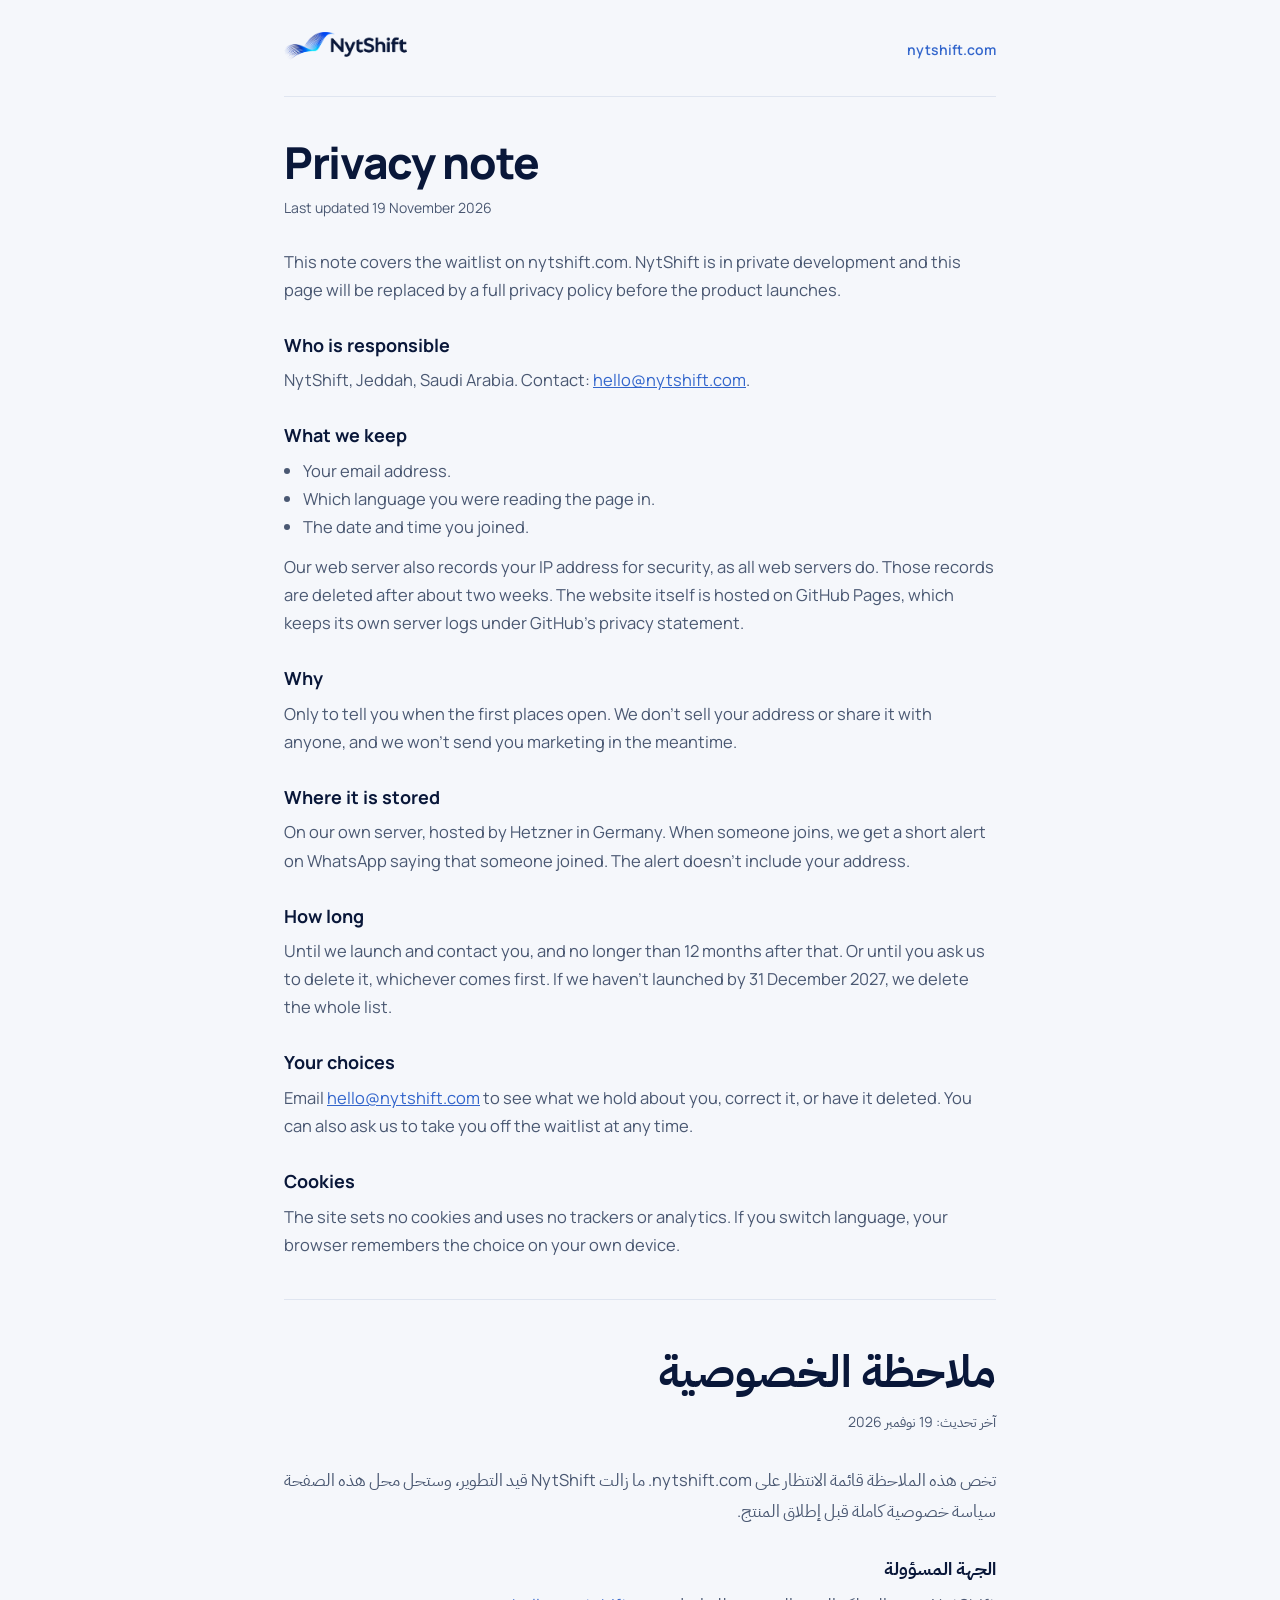
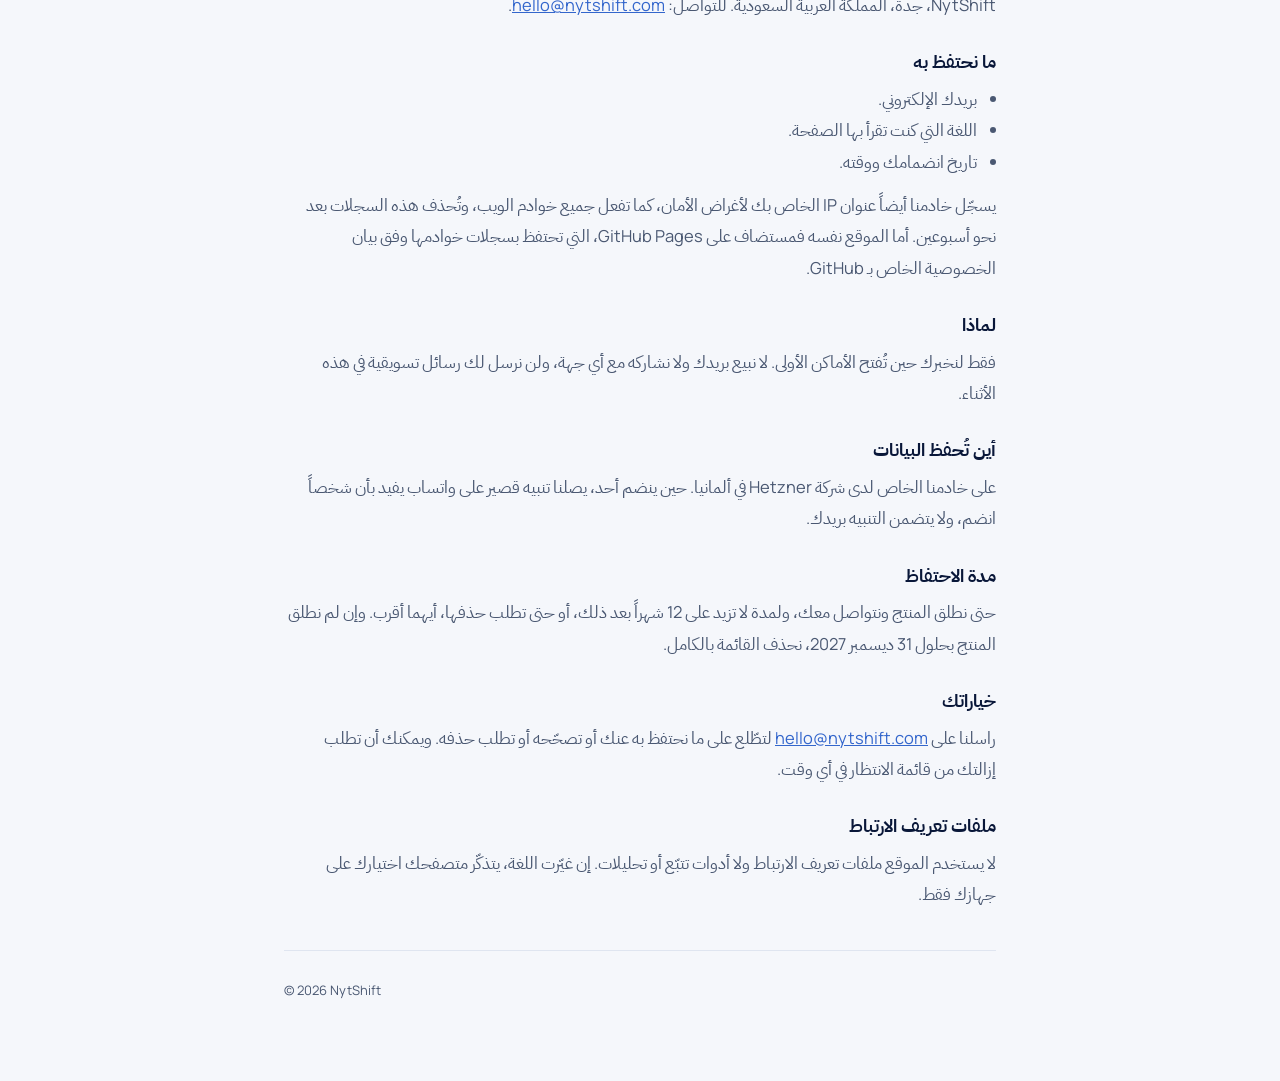
==== privacy/index.html @ f8a0ca88 "New bilingual (EN/AR) site: AI workforce / Agentic as a Service, waitlist, privacy note. Old site ke" ====
<!doctype html>
<html lang="en" dir="ltr">
<head>
<meta charset="utf-8">
<meta name="viewport" content="width=device-width,initial-scale=1,viewport-fit=cover">
<title>Privacy note | NytShift</title>
<meta name="robots" content="index,follow">
<link rel="icon" type="image/png" sizes="32x32" href="/assets/favicon-32.png">
<link rel="icon" href="/assets/favicon.ico" sizes="any">
<link rel="apple-touch-icon" href="/assets/apple-touch-icon.png">
<meta name="theme-color" content="#F5F7FB">
<link rel="canonical" href="https://nytshift.com/privacy/">
<link rel="stylesheet" href="/assets/v2/fonts.css">
<style>
:root{--navy:#091739;--royal:#3366CC;--ice:#F5F7FB;--muted:#4A5872;--line:#DFE5F0}
*{box-sizing:border-box;margin:0}
body{background:var(--ice);color:var(--navy);font-family:Manrope,"IBM Plex Sans Arabic",system-ui,sans-serif;line-height:1.7;-webkit-font-smoothing:antialiased}
.wrap{max-width:760px;margin:0 auto;padding:32px 24px 80px}
header{display:flex;justify-content:space-between;align-items:center;padding-block-end:28px;border-block-end:1px solid var(--line)}
header img{height:28px;width:auto}
header a.home{font-size:14px;font-weight:600;color:var(--royal);text-decoration:none}
section{padding-block:40px;border-block-end:1px solid var(--line)}
h1{font-size:clamp(30px,5vw,44px);line-height:1.15;letter-spacing:-.03em;font-weight:800;margin-block-end:8px}
.date{font-size:14px;color:var(--muted);margin-block-end:28px}
h2{font-size:18px;font-weight:700;margin-block:26px 6px}
p,li{font-size:16.5px;color:var(--muted)}
ul{padding-inline-start:1.2em;margin-block-end:12px}
a{color:var(--royal)}
[dir=rtl] h1{letter-spacing:0;line-height:1.4;font-weight:700}
[dir=rtl] p,[dir=rtl] li{line-height:1.9}
footer{padding-block-start:28px;font-size:13px;color:var(--muted)}
</style>
</head>
<body>
<div class="wrap">
<header>
  <a href="/"><img src="/assets/v2/logo.png" alt="NytShift" width="1200" height="274"></a>
  <a class="home" href="/">nytshift.com</a>
</header>

<section>
  <h1>Privacy note</h1>
  <p class="date">Last updated 19 November 2026</p>
  <p>This note covers the waitlist on nytshift.com. NytShift is in private development and this page will be replaced by a full privacy policy before the product launches.</p>

  <h2>Who is responsible</h2>
  <p>NytShift, Jeddah, Saudi Arabia. Contact: <a href="mailto:hello@nytshift.com">hello@nytshift.com</a>.</p>

  <h2>What we keep</h2>
  <ul>
    <li>Your email address.</li>
    <li>Which language you were reading the page in.</li>
    <li>The date and time you joined.</li>
  </ul>
  <p>Our web server also records your IP address for security, as all web servers do. Those records are deleted after about two weeks. The website itself is hosted on GitHub Pages, which keeps its own server logs under GitHub's privacy statement.</p>

  <h2>Why</h2>
  <p>Only to tell you when the first places open. We don't sell your address or share it with anyone, and we won't send you marketing in the meantime.</p>

  <h2>Where it is stored</h2>
  <p>On our own server, hosted by Hetzner in Germany. When someone joins, we get a short alert on WhatsApp saying that someone joined. The alert doesn't include your address.</p>

  <h2>How long</h2>
  <p>Until we launch and contact you, and no longer than 12 months after that. Or until you ask us to delete it, whichever comes first. If we haven't launched by 31 December 2027, we delete the whole list.</p>

  <h2>Your choices</h2>
  <p>Email <a href="mailto:hello@nytshift.com">hello@nytshift.com</a> to see what we hold about you, correct it, or have it deleted. You can also ask us to take you off the waitlist at any time.</p>

  <h2>Cookies</h2>
  <p>The site sets no cookies and uses no trackers or analytics. If you switch language, your browser remembers the choice on your own device.</p>
</section>

<section dir="rtl" lang="ar" id="ar">
  <h1>ملاحظة الخصوصية</h1>
  <p class="date">آخر تحديث: 19 نوفمبر 2026</p>
  <p>تخص هذه الملاحظة قائمة الانتظار على nytshift.com. ما زالت NytShift قيد التطوير، وستحل محل هذه الصفحة سياسة خصوصية كاملة قبل إطلاق المنتج.</p>

  <h2>الجهة المسؤولة</h2>
  <p>NytShift، جدة، المملكة العربية السعودية. للتواصل: <a href="mailto:hello@nytshift.com">hello@nytshift.com</a>.</p>

  <h2>ما نحتفظ به</h2>
  <ul>
    <li>بريدك الإلكتروني.</li>
    <li>اللغة التي كنت تقرأ بها الصفحة.</li>
    <li>تاريخ انضمامك ووقته.</li>
  </ul>
  <p>يسجّل خادمنا أيضاً عنوان IP الخاص بك لأغراض الأمان، كما تفعل جميع خوادم الويب، وتُحذف هذه السجلات بعد نحو أسبوعين. أما الموقع نفسه فمستضاف على GitHub Pages، التي تحتفظ بسجلات خوادمها وفق بيان الخصوصية الخاص بـ GitHub.</p>

  <h2>لماذا</h2>
  <p>فقط لنخبرك حين تُفتح الأماكن الأولى. لا نبيع بريدك ولا نشاركه مع أي جهة، ولن نرسل لك رسائل تسويقية في هذه الأثناء.</p>

  <h2>أين تُحفظ البيانات</h2>
  <p>على خادمنا الخاص لدى شركة Hetzner في ألمانيا. حين ينضم أحد، يصلنا تنبيه قصير على واتساب يفيد بأن شخصاً انضم، ولا يتضمن التنبيه بريدك.</p>

  <h2>مدة الاحتفاظ</h2>
  <p>حتى نطلق المنتج ونتواصل معك، ولمدة لا تزيد على 12 شهراً بعد ذلك، أو حتى تطلب حذفها، أيهما أقرب. وإن لم نطلق المنتج بحلول 31 ديسمبر 2027، نحذف القائمة بالكامل.</p>

  <h2>خياراتك</h2>
  <p>راسلنا على <a href="mailto:hello@nytshift.com">hello@nytshift.com</a> لتطّلع على ما نحتفظ به عنك أو تصحّحه أو تطلب حذفه. ويمكنك أن تطلب إزالتك من قائمة الانتظار في أي وقت.</p>

  <h2>ملفات تعريف الارتباط</h2>
  <p>لا يستخدم الموقع ملفات تعريف الارتباط ولا أدوات تتبّع أو تحليلات. إن غيّرت اللغة، يتذكّر متصفحك اختيارك على جهازك فقط.</p>
</section>

<footer>© 2026 NytShift</footer>
</div>
</body>
</html>
---- assets/v2/fonts.css ----
/* arabic */
@font-face {
  font-family: 'IBM Plex Sans Arabic';
  font-style: normal;
  font-weight: 400;
  font-display: swap;
  src: url(fonts/IBMPlexSansArabic-400-arabic.woff2) format('woff2');
  unicode-range: U+0600-06FF, U+0750-077F, U+0870-0891, U+0897-08E1, U+08E3-08FF, U+200C-200E, U+2010-2011, U+204F, U+2E41, U+FB50-FDFF, U+FE70-FE74, U+FE76-FEFC, U+102E0-102FB, U+10E60-10E7E, U+10EC2-10EC7, U+10EC9-10EEE, U+10EF0-10EFF, U+1EE00-1EE03, U+1EE05-1EE1F, U+1EE21-1EE22, U+1EE24, U+1EE27, U+1EE29-1EE32, U+1EE34-1EE37, U+1EE39, U+1EE3B, U+1EE42, U+1EE47, U+1EE49, U+1EE4B, U+1EE4D-1EE4F, U+1EE51-1EE52, U+1EE54, U+1EE57, U+1EE59, U+1EE5B, U+1EE5D, U+1EE5F, U+1EE61-1EE62, U+1EE64, U+1EE67-1EE6A, U+1EE6C-1EE72, U+1EE74-1EE77, U+1EE79-1EE7C, U+1EE7E, U+1EE80-1EE89, U+1EE8B-1EE9B, U+1EEA1-1EEA3, U+1EEA5-1EEA9, U+1EEAB-1EEBB, U+1EEF0-1EEF1;
}
/* latin-ext */
@font-face {
  font-family: 'IBM Plex Sans Arabic';
  font-style: normal;
  font-weight: 400;
  font-display: swap;
  src: url(fonts/IBMPlexSansArabic-400-latin-ext.woff2) format('woff2');
  unicode-range: U+0100-02BA, U+02BD-02C5, U+02C7-02CC, U+02CE-02D7, U+02DD-02FF, U+0304, U+0308, U+0329, U+1D00-1DBF, U+1E00-1E9F, U+1EF2-1EFF, U+2020, U+20A0-20AB, U+20AD-20C4, U+2113, U+2C60-2C7F, U+A720-A7FF;
}
/* latin */
@font-face {
  font-family: 'IBM Plex Sans Arabic';
  font-style: normal;
  font-weight: 400;
  font-display: swap;
  src: url(fonts/IBMPlexSansArabic-400-latin.woff2) format('woff2');
  unicode-range: U+0000-00FF, U+0131, U+0152-0153, U+02BB-02BC, U+02C6, U+02DA, U+02DC, U+0304, U+0308, U+0329, U+2000-206F, U+20AC, U+2122, U+2191, U+2193, U+2212, U+2215, U+FEFF, U+FFFD;
}
/* arabic */
@font-face {
  font-family: 'IBM Plex Sans Arabic';
  font-style: normal;
  font-weight: 500;
  font-display: swap;
  src: url(fonts/IBMPlexSansArabic-500-arabic.woff2) format('woff2');
  unicode-range: U+0600-06FF, U+0750-077F, U+0870-0891, U+0897-08E1, U+08E3-08FF, U+200C-200E, U+2010-2011, U+204F, U+2E41, U+FB50-FDFF, U+FE70-FE74, U+FE76-FEFC, U+102E0-102FB, U+10E60-10E7E, U+10EC2-10EC7, U+10EC9-10EEE, U+10EF0-10EFF, U+1EE00-1EE03, U+1EE05-1EE1F, U+1EE21-1EE22, U+1EE24, U+1EE27, U+1EE29-1EE32, U+1EE34-1EE37, U+1EE39, U+1EE3B, U+1EE42, U+1EE47, U+1EE49, U+1EE4B, U+1EE4D-1EE4F, U+1EE51-1EE52, U+1EE54, U+1EE57, U+1EE59, U+1EE5B, U+1EE5D, U+1EE5F, U+1EE61-1EE62, U+1EE64, U+1EE67-1EE6A, U+1EE6C-1EE72, U+1EE74-1EE77, U+1EE79-1EE7C, U+1EE7E, U+1EE80-1EE89, U+1EE8B-1EE9B, U+1EEA1-1EEA3, U+1EEA5-1EEA9, U+1EEAB-1EEBB, U+1EEF0-1EEF1;
}
/* latin-ext */
@font-face {
  font-family: 'IBM Plex Sans Arabic';
  font-style: normal;
  font-weight: 500;
  font-display: swap;
  src: url(fonts/IBMPlexSansArabic-500-latin-ext.woff2) format('woff2');
  unicode-range: U+0100-02BA, U+02BD-02C5, U+02C7-02CC, U+02CE-02D7, U+02DD-02FF, U+0304, U+0308, U+0329, U+1D00-1DBF, U+1E00-1E9F, U+1EF2-1EFF, U+2020, U+20A0-20AB, U+20AD-20C4, U+2113, U+2C60-2C7F, U+A720-A7FF;
}
/* latin */
@font-face {
  font-family: 'IBM Plex Sans Arabic';
  font-style: normal;
  font-weight: 500;
  font-display: swap;
  src: url(fonts/IBMPlexSansArabic-500-latin.woff2) format('woff2');
  unicode-range: U+0000-00FF, U+0131, U+0152-0153, U+02BB-02BC, U+02C6, U+02DA, U+02DC, U+0304, U+0308, U+0329, U+2000-206F, U+20AC, U+2122, U+2191, U+2193, U+2212, U+2215, U+FEFF, U+FFFD;
}
/* arabic */
@font-face {
  font-family: 'IBM Plex Sans Arabic';
  font-style: normal;
  font-weight: 600;
  font-display: swap;
  src: url(fonts/IBMPlexSansArabic-600-arabic.woff2) format('woff2');
  unicode-range: U+0600-06FF, U+0750-077F, U+0870-0891, U+0897-08E1, U+08E3-08FF, U+200C-200E, U+2010-2011, U+204F, U+2E41, U+FB50-FDFF, U+FE70-FE74, U+FE76-FEFC, U+102E0-102FB, U+10E60-10E7E, U+10EC2-10EC7, U+10EC9-10EEE, U+10EF0-10EFF, U+1EE00-1EE03, U+1EE05-1EE1F, U+1EE21-1EE22, U+1EE24, U+1EE27, U+1EE29-1EE32, U+1EE34-1EE37, U+1EE39, U+1EE3B, U+1EE42, U+1EE47, U+1EE49, U+1EE4B, U+1EE4D-1EE4F, U+1EE51-1EE52, U+1EE54, U+1EE57, U+1EE59, U+1EE5B, U+1EE5D, U+1EE5F, U+1EE61-1EE62, U+1EE64, U+1EE67-1EE6A, U+1EE6C-1EE72, U+1EE74-1EE77, U+1EE79-1EE7C, U+1EE7E, U+1EE80-1EE89, U+1EE8B-1EE9B, U+1EEA1-1EEA3, U+1EEA5-1EEA9, U+1EEAB-1EEBB, U+1EEF0-1EEF1;
}
/* latin-ext */
@font-face {
  font-family: 'IBM Plex Sans Arabic';
  font-style: normal;
  font-weight: 600;
  font-display: swap;
  src: url(fonts/IBMPlexSansArabic-600-latin-ext.woff2) format('woff2');
  unicode-range: U+0100-02BA, U+02BD-02C5, U+02C7-02CC, U+02CE-02D7, U+02DD-02FF, U+0304, U+0308, U+0329, U+1D00-1DBF, U+1E00-1E9F, U+1EF2-1EFF, U+2020, U+20A0-20AB, U+20AD-20C4, U+2113, U+2C60-2C7F, U+A720-A7FF;
}
/* latin */
@font-face {
  font-family: 'IBM Plex Sans Arabic';
  font-style: normal;
  font-weight: 600;
  font-display: swap;
  src: url(fonts/IBMPlexSansArabic-600-latin.woff2) format('woff2');
  unicode-range: U+0000-00FF, U+0131, U+0152-0153, U+02BB-02BC, U+02C6, U+02DA, U+02DC, U+0304, U+0308, U+0329, U+2000-206F, U+20AC, U+2122, U+2191, U+2193, U+2212, U+2215, U+FEFF, U+FFFD;
}
/* arabic */
@font-face {
  font-family: 'IBM Plex Sans Arabic';
  font-style: normal;
  font-weight: 700;
  font-display: swap;
  src: url(fonts/IBMPlexSansArabic-700-arabic.woff2) format('woff2');
  unicode-range: U+0600-06FF, U+0750-077F, U+0870-0891, U+0897-08E1, U+08E3-08FF, U+200C-200E, U+2010-2011, U+204F, U+2E41, U+FB50-FDFF, U+FE70-FE74, U+FE76-FEFC, U+102E0-102FB, U+10E60-10E7E, U+10EC2-10EC7, U+10EC9-10EEE, U+10EF0-10EFF, U+1EE00-1EE03, U+1EE05-1EE1F, U+1EE21-1EE22, U+1EE24, U+1EE27, U+1EE29-1EE32, U+1EE34-1EE37, U+1EE39, U+1EE3B, U+1EE42, U+1EE47, U+1EE49, U+1EE4B, U+1EE4D-1EE4F, U+1EE51-1EE52, U+1EE54, U+1EE57, U+1EE59, U+1EE5B, U+1EE5D, U+1EE5F, U+1EE61-1EE62, U+1EE64, U+1EE67-1EE6A, U+1EE6C-1EE72, U+1EE74-1EE77, U+1EE79-1EE7C, U+1EE7E, U+1EE80-1EE89, U+1EE8B-1EE9B, U+1EEA1-1EEA3, U+1EEA5-1EEA9, U+1EEAB-1EEBB, U+1EEF0-1EEF1;
}
/* latin-ext */
@font-face {
  font-family: 'IBM Plex Sans Arabic';
  font-style: normal;
  font-weight: 700;
  font-display: swap;
  src: url(fonts/IBMPlexSansArabic-700-latin-ext.woff2) format('woff2');
  unicode-range: U+0100-02BA, U+02BD-02C5, U+02C7-02CC, U+02CE-02D7, U+02DD-02FF, U+0304, U+0308, U+0329, U+1D00-1DBF, U+1E00-1E9F, U+1EF2-1EFF, U+2020, U+20A0-20AB, U+20AD-20C4, U+2113, U+2C60-2C7F, U+A720-A7FF;
}
/* latin */
@font-face {
  font-family: 'IBM Plex Sans Arabic';
  font-style: normal;
  font-weight: 700;
  font-display: swap;
  src: url(fonts/IBMPlexSansArabic-700-latin.woff2) format('woff2');
  unicode-range: U+0000-00FF, U+0131, U+0152-0153, U+02BB-02BC, U+02C6, U+02DA, U+02DC, U+0304, U+0308, U+0329, U+2000-206F, U+20AC, U+2122, U+2191, U+2193, U+2212, U+2215, U+FEFF, U+FFFD;
}
/* latin-ext */
@font-face {
  font-family: 'JetBrains Mono';
  font-style: normal;
  font-weight: 400;
  font-display: swap;
  src: url(fonts/JetBrainsMono-400-latin-ext.woff2) format('woff2');
  unicode-range: U+0100-02BA, U+02BD-02C5, U+02C7-02CC, U+02CE-02D7, U+02DD-02FF, U+0304, U+0308, U+0329, U+1D00-1DBF, U+1E00-1E9F, U+1EF2-1EFF, U+2020, U+20A0-20AB, U+20AD-20C4, U+2113, U+2C60-2C7F, U+A720-A7FF;
}
/* latin */
@font-face {
  font-family: 'JetBrains Mono';
  font-style: normal;
  font-weight: 400;
  font-display: swap;
  src: url(fonts/JetBrainsMono-400-latin.woff2) format('woff2');
  unicode-range: U+0000-00FF, U+0131, U+0152-0153, U+02BB-02BC, U+02C6, U+02DA, U+02DC, U+0304, U+0308, U+0329, U+2000-206F, U+20AC, U+2122, U+2191, U+2193, U+2212, U+2215, U+FEFF, U+FFFD;
}
/* latin-ext */
@font-face {
  font-family: 'JetBrains Mono';
  font-style: normal;
  font-weight: 500;
  font-display: swap;
  src: url(fonts/JetBrainsMono-500-latin-ext.woff2) format('woff2');
  unicode-range: U+0100-02BA, U+02BD-02C5, U+02C7-02CC, U+02CE-02D7, U+02DD-02FF, U+0304, U+0308, U+0329, U+1D00-1DBF, U+1E00-1E9F, U+1EF2-1EFF, U+2020, U+20A0-20AB, U+20AD-20C4, U+2113, U+2C60-2C7F, U+A720-A7FF;
}
/* latin */
@font-face {
  font-family: 'JetBrains Mono';
  font-style: normal;
  font-weight: 500;
  font-display: swap;
  src: url(fonts/JetBrainsMono-500-latin.woff2) format('woff2');
  unicode-range: U+0000-00FF, U+0131, U+0152-0153, U+02BB-02BC, U+02C6, U+02DA, U+02DC, U+0304, U+0308, U+0329, U+2000-206F, U+20AC, U+2122, U+2191, U+2193, U+2212, U+2215, U+FEFF, U+FFFD;
}
/* latin-ext */
@font-face {
  font-family: 'Manrope';
  font-style: normal;
  font-weight: 400 800;
  font-display: swap;
  src: url(fonts/Manrope-400-800-latin-ext.woff2) format('woff2');
  unicode-range: U+0100-02BA, U+02BD-02C5, U+02C7-02CC, U+02CE-02D7, U+02DD-02FF, U+0304, U+0308, U+0329, U+1D00-1DBF, U+1E00-1E9F, U+1EF2-1EFF, U+2020, U+20A0-20AB, U+20AD-20C4, U+2113, U+2C60-2C7F, U+A720-A7FF;
}
/* latin */
@font-face {
  font-family: 'Manrope';
  font-style: normal;
  font-weight: 400 800;
  font-display: swap;
  src: url(fonts/Manrope-400-800-latin.woff2) format('woff2');
  unicode-range: U+0000-00FF, U+0131, U+0152-0153, U+02BB-02BC, U+02C6, U+02DA, U+02DC, U+0304, U+0308, U+0329, U+2000-206F, U+20AC, U+2122, U+2191, U+2193, U+2212, U+2215, U+FEFF, U+FFFD;
}
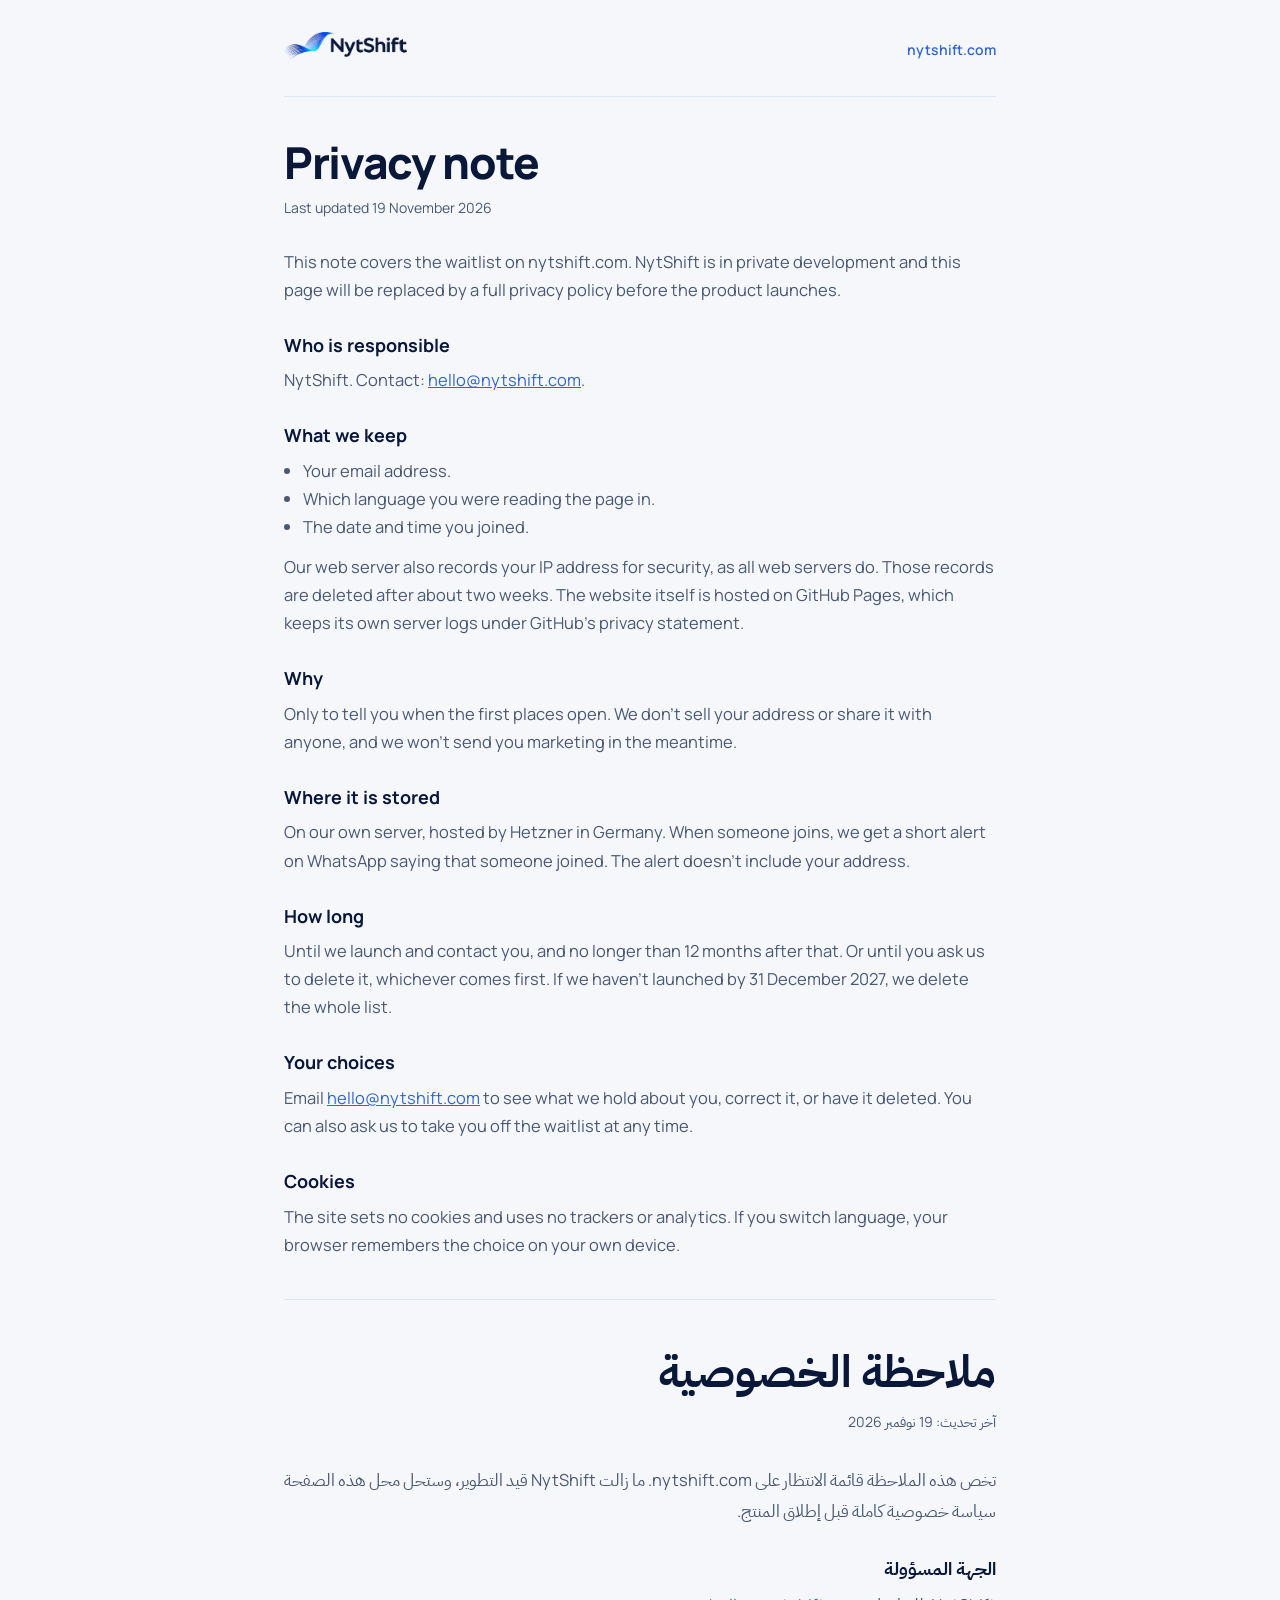
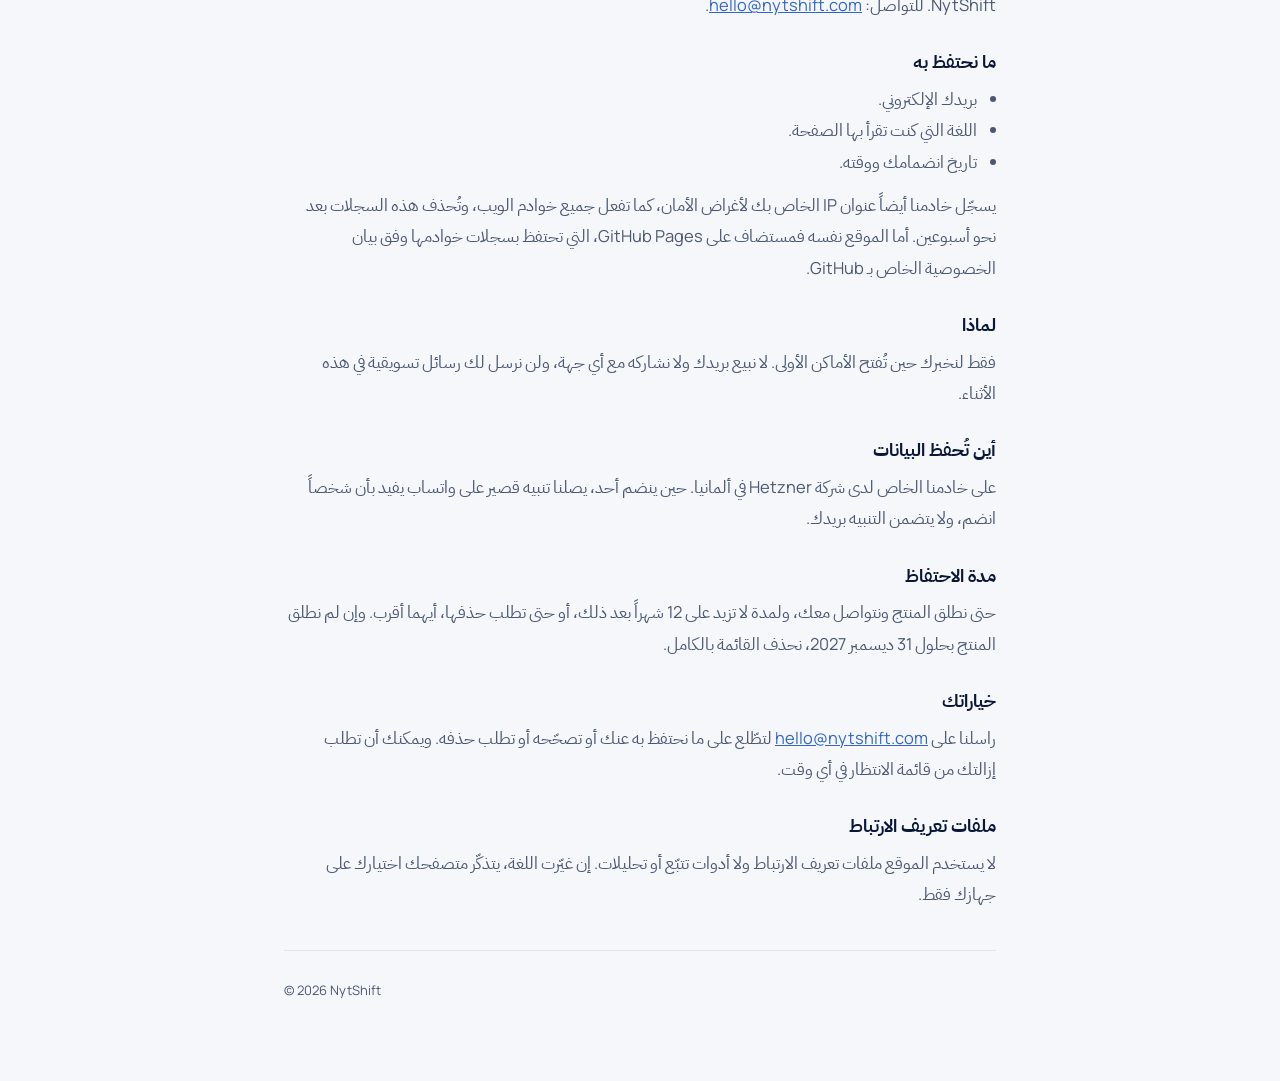
==== commit 12fc2279: "Remove 'In private development. Saudi Arabia and Lebanon first.' badge and Saudi/Jeddah references (" ====
--- a/privacy/index.html
+++ b/privacy/index.html
@@ -44,7 +44,7 @@
   <p>This note covers the waitlist on nytshift.com. NytShift is in private development and this page will be replaced by a full privacy policy before the product launches.</p>
 
   <h2>Who is responsible</h2>
-  <p>NytShift, Jeddah, Saudi Arabia. Contact: <a href="mailto:hello@nytshift.com">hello@nytshift.com</a>.</p>
+  <p>NytShift. Contact: <a href="mailto:hello@nytshift.com">hello@nytshift.com</a>.</p>
 
   <h2>What we keep</h2>
   <ul>
@@ -76,7 +76,7 @@
   <p>تخص هذه الملاحظة قائمة الانتظار على nytshift.com. ما زالت NytShift قيد التطوير، وستحل محل هذه الصفحة سياسة خصوصية كاملة قبل إطلاق المنتج.</p>
 
   <h2>الجهة المسؤولة</h2>
-  <p>NytShift، جدة، المملكة العربية السعودية. للتواصل: <a href="mailto:hello@nytshift.com">hello@nytshift.com</a>.</p>
+  <p>NytShift. للتواصل: <a href="mailto:hello@nytshift.com">hello@nytshift.com</a>.</p>
 
   <h2>ما نحتفظ به</h2>
   <ul>
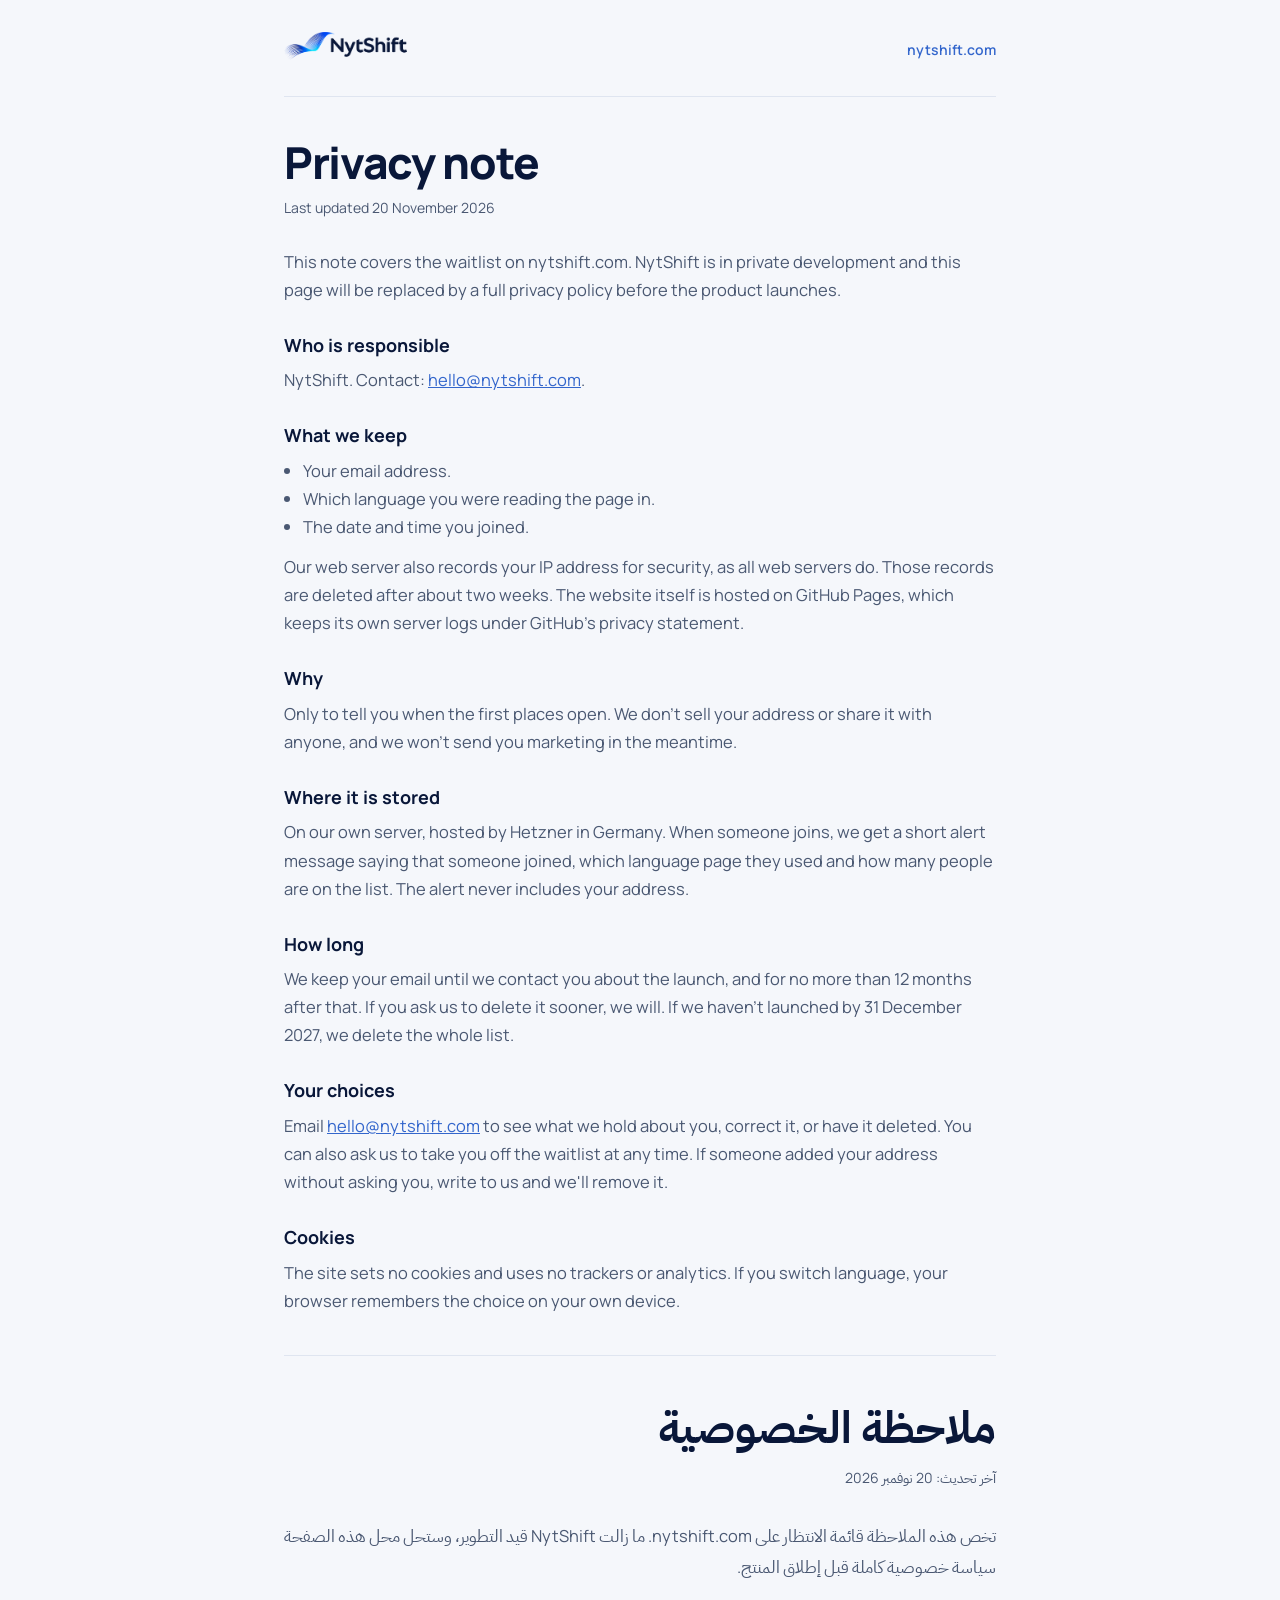
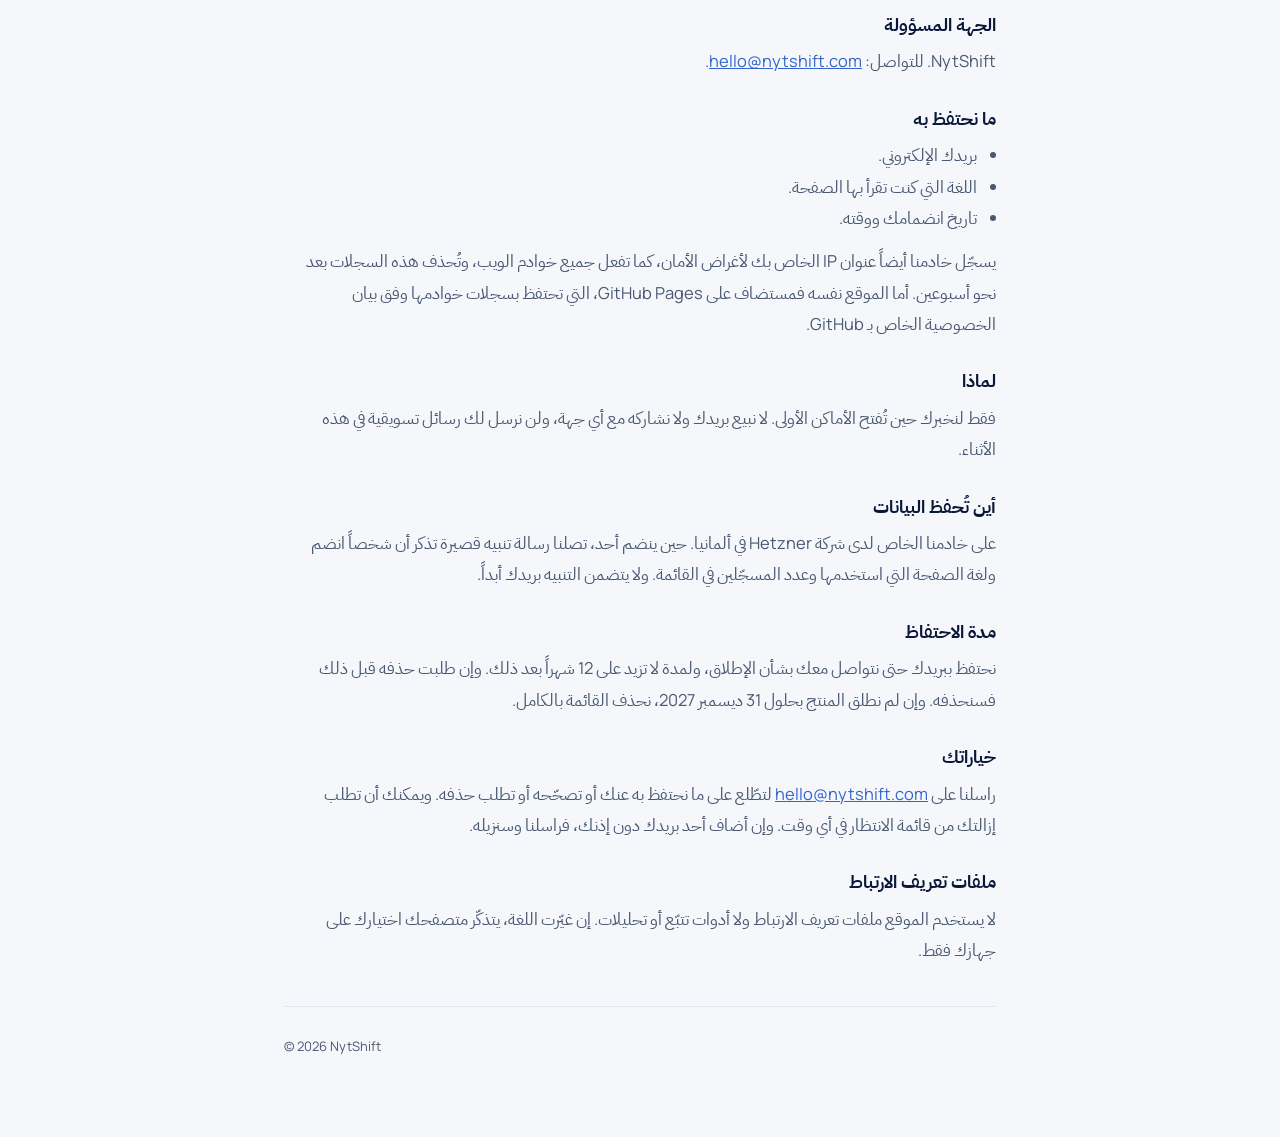
==== commit 1de44b2d: "Final copy (Ink, Proof-passed): no platform names, no 'boring', future tense, footer privacy link, p" ====
--- a/privacy/index.html
+++ b/privacy/index.html
@@ -40,7 +40,7 @@
 
 <section>
   <h1>Privacy note</h1>
-  <p class="date">Last updated 19 November 2026</p>
+  <p class="date">Last updated 20 November 2026</p>
   <p>This note covers the waitlist on nytshift.com. NytShift is in private development and this page will be replaced by a full privacy policy before the product launches.</p>
 
   <h2>Who is responsible</h2>
@@ -58,13 +58,13 @@
   <p>Only to tell you when the first places open. We don't sell your address or share it with anyone, and we won't send you marketing in the meantime.</p>
 
   <h2>Where it is stored</h2>
-  <p>On our own server, hosted by Hetzner in Germany. When someone joins, we get a short alert on WhatsApp saying that someone joined. The alert doesn't include your address.</p>
+  <p>On our own server, hosted by Hetzner in Germany. When someone joins, we get a short alert message saying that someone joined, which language page they used and how many people are on the list. The alert never includes your address.</p>
 
   <h2>How long</h2>
-  <p>Until we launch and contact you, and no longer than 12 months after that. Or until you ask us to delete it, whichever comes first. If we haven't launched by 31 December 2027, we delete the whole list.</p>
+  <p>We keep your email until we contact you about the launch, and for no more than 12 months after that. If you ask us to delete it sooner, we will. If we haven't launched by 31 December 2027, we delete the whole list.</p>
 
   <h2>Your choices</h2>
-  <p>Email <a href="mailto:hello@nytshift.com">hello@nytshift.com</a> to see what we hold about you, correct it, or have it deleted. You can also ask us to take you off the waitlist at any time.</p>
+  <p>Email <a href="mailto:hello@nytshift.com">hello@nytshift.com</a> to see what we hold about you, correct it, or have it deleted. You can also ask us to take you off the waitlist at any time. If someone added your address without asking you, write to us and we'll remove it.</p>
 
   <h2>Cookies</h2>
   <p>The site sets no cookies and uses no trackers or analytics. If you switch language, your browser remembers the choice on your own device.</p>
@@ -72,7 +72,7 @@
 
 <section dir="rtl" lang="ar" id="ar">
   <h1>ملاحظة الخصوصية</h1>
-  <p class="date">آخر تحديث: 19 نوفمبر 2026</p>
+  <p class="date">آخر تحديث: 20 نوفمبر 2026</p>
   <p>تخص هذه الملاحظة قائمة الانتظار على nytshift.com. ما زالت NytShift قيد التطوير، وستحل محل هذه الصفحة سياسة خصوصية كاملة قبل إطلاق المنتج.</p>
 
   <h2>الجهة المسؤولة</h2>
@@ -90,13 +90,13 @@
   <p>فقط لنخبرك حين تُفتح الأماكن الأولى. لا نبيع بريدك ولا نشاركه مع أي جهة، ولن نرسل لك رسائل تسويقية في هذه الأثناء.</p>
 
   <h2>أين تُحفظ البيانات</h2>
-  <p>على خادمنا الخاص لدى شركة Hetzner في ألمانيا. حين ينضم أحد، يصلنا تنبيه قصير على واتساب يفيد بأن شخصاً انضم، ولا يتضمن التنبيه بريدك.</p>
+  <p>على خادمنا الخاص لدى شركة Hetzner في ألمانيا. حين ينضم أحد، تصلنا رسالة تنبيه قصيرة تذكر أن شخصاً انضم ولغة الصفحة التي استخدمها وعدد المسجّلين في القائمة. ولا يتضمن التنبيه بريدك أبداً.</p>
 
   <h2>مدة الاحتفاظ</h2>
-  <p>حتى نطلق المنتج ونتواصل معك، ولمدة لا تزيد على 12 شهراً بعد ذلك، أو حتى تطلب حذفها، أيهما أقرب. وإن لم نطلق المنتج بحلول 31 ديسمبر 2027، نحذف القائمة بالكامل.</p>
+  <p>نحتفظ ببريدك حتى نتواصل معك بشأن الإطلاق، ولمدة لا تزيد على 12 شهراً بعد ذلك. وإن طلبت حذفه قبل ذلك فسنحذفه. وإن لم نطلق المنتج بحلول 31 ديسمبر 2027، نحذف القائمة بالكامل.</p>
 
   <h2>خياراتك</h2>
-  <p>راسلنا على <a href="mailto:hello@nytshift.com">hello@nytshift.com</a> لتطّلع على ما نحتفظ به عنك أو تصحّحه أو تطلب حذفه. ويمكنك أن تطلب إزالتك من قائمة الانتظار في أي وقت.</p>
+  <p>راسلنا على <a href="mailto:hello@nytshift.com">hello@nytshift.com</a> لتطّلع على ما نحتفظ به عنك أو تصحّحه أو تطلب حذفه. ويمكنك أن تطلب إزالتك من قائمة الانتظار في أي وقت. وإن أضاف أحد بريدك دون إذنك، فراسلنا وسنزيله.</p>
 
   <h2>ملفات تعريف الارتباط</h2>
   <p>لا يستخدم الموقع ملفات تعريف الارتباط ولا أدوات تتبّع أو تحليلات. إن غيّرت اللغة، يتذكّر متصفحك اختيارك على جهازك فقط.</p>
